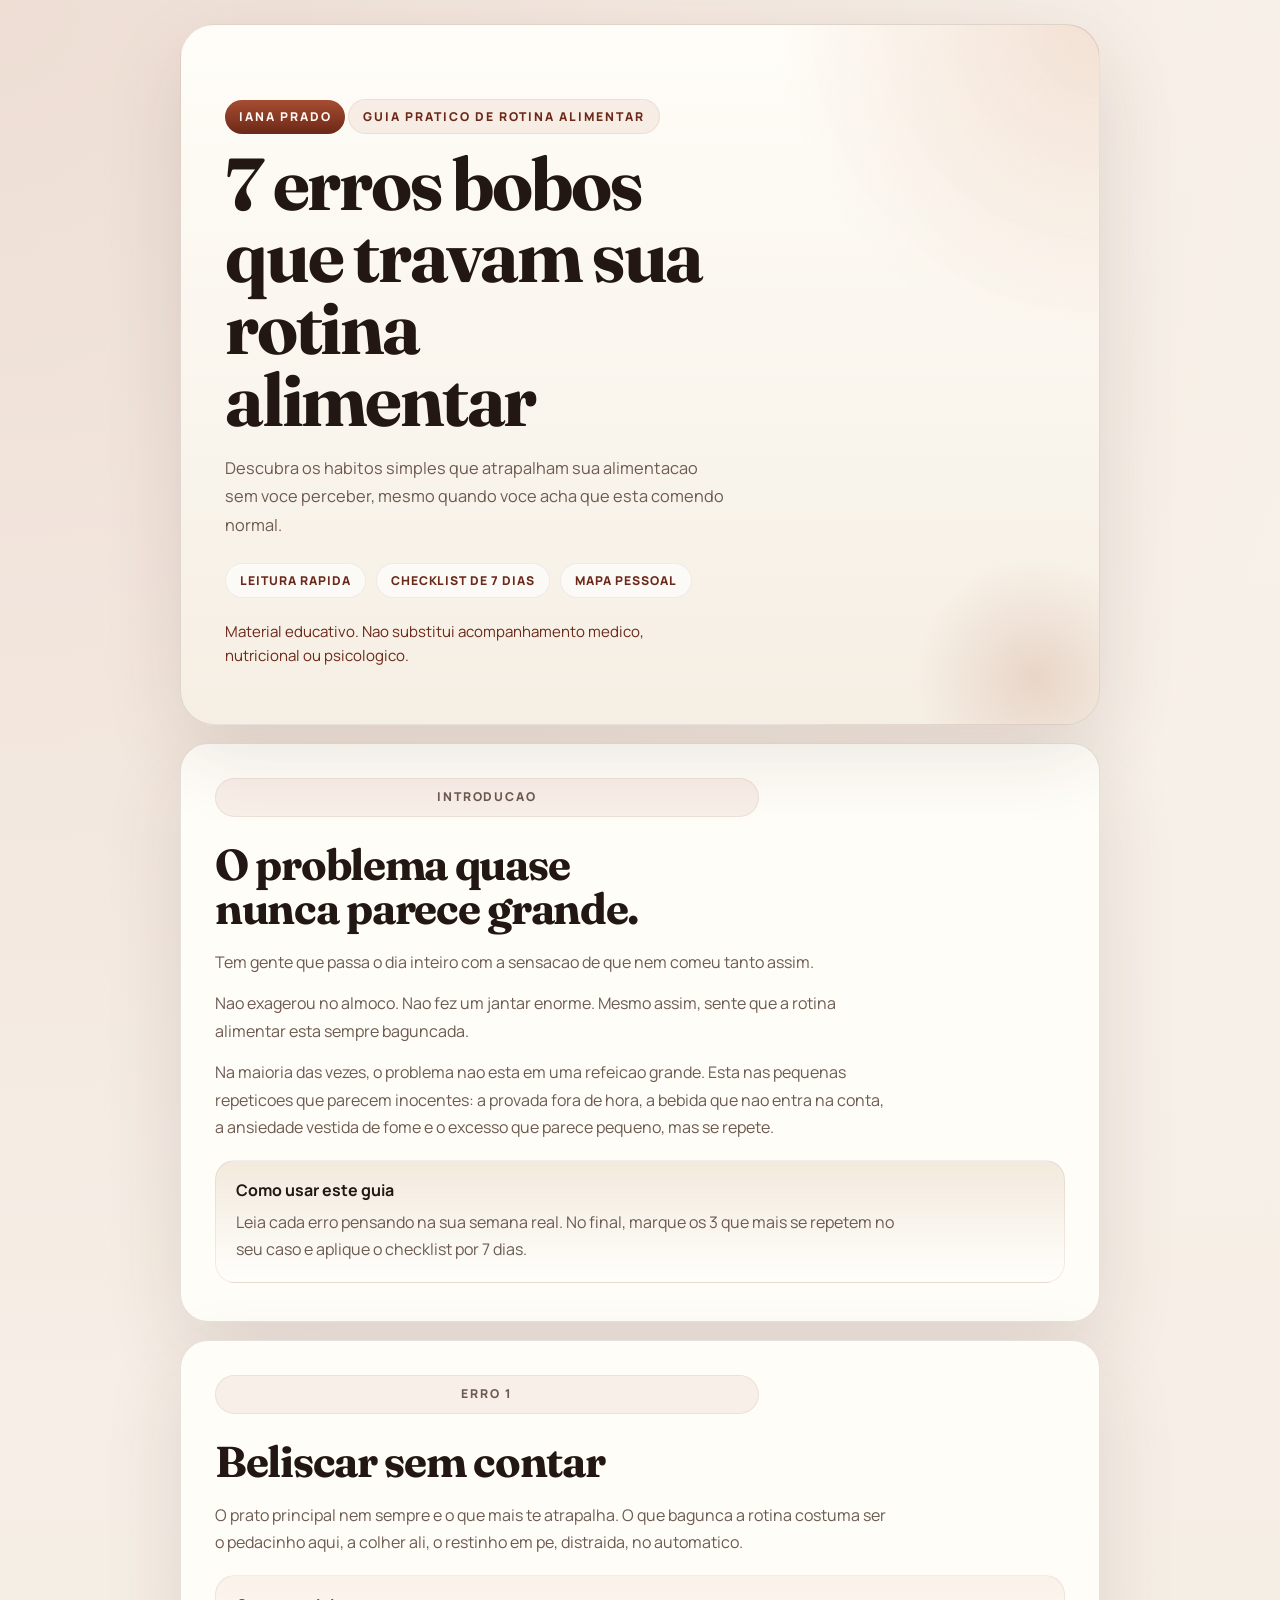
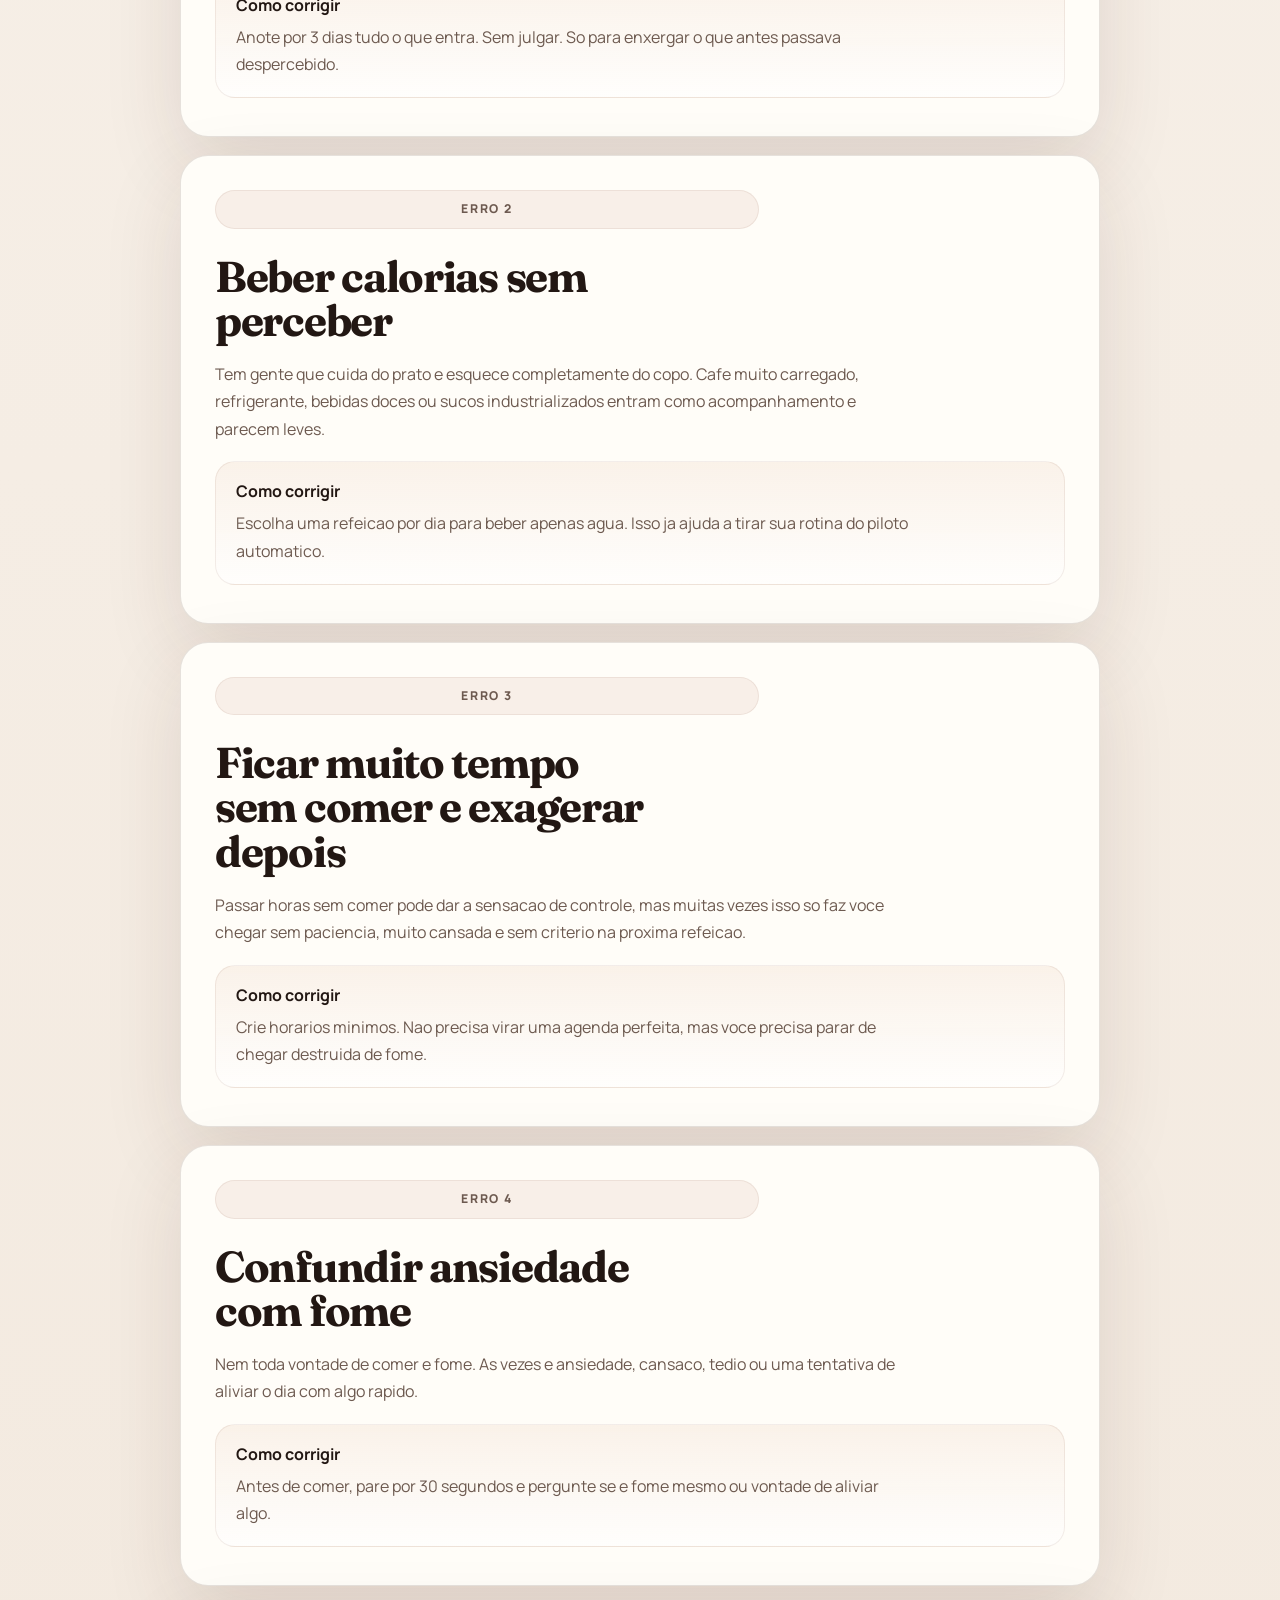
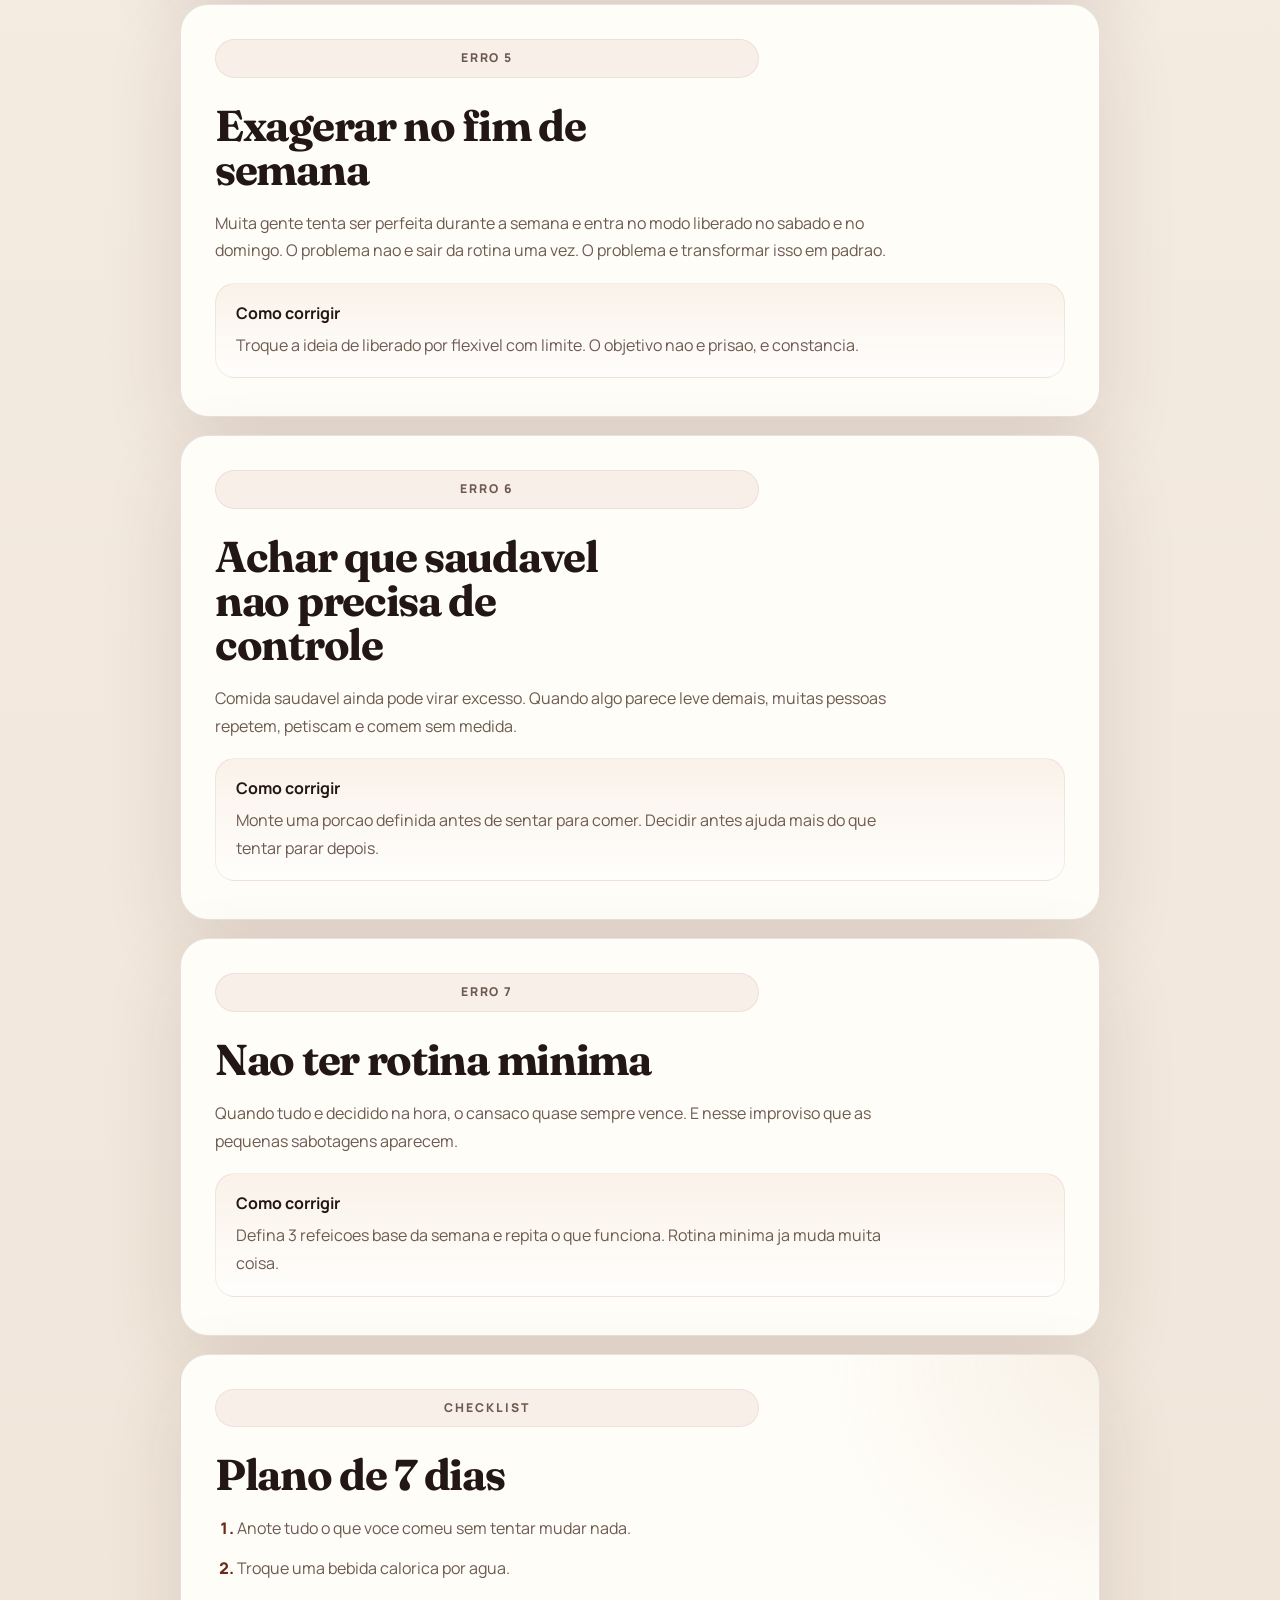
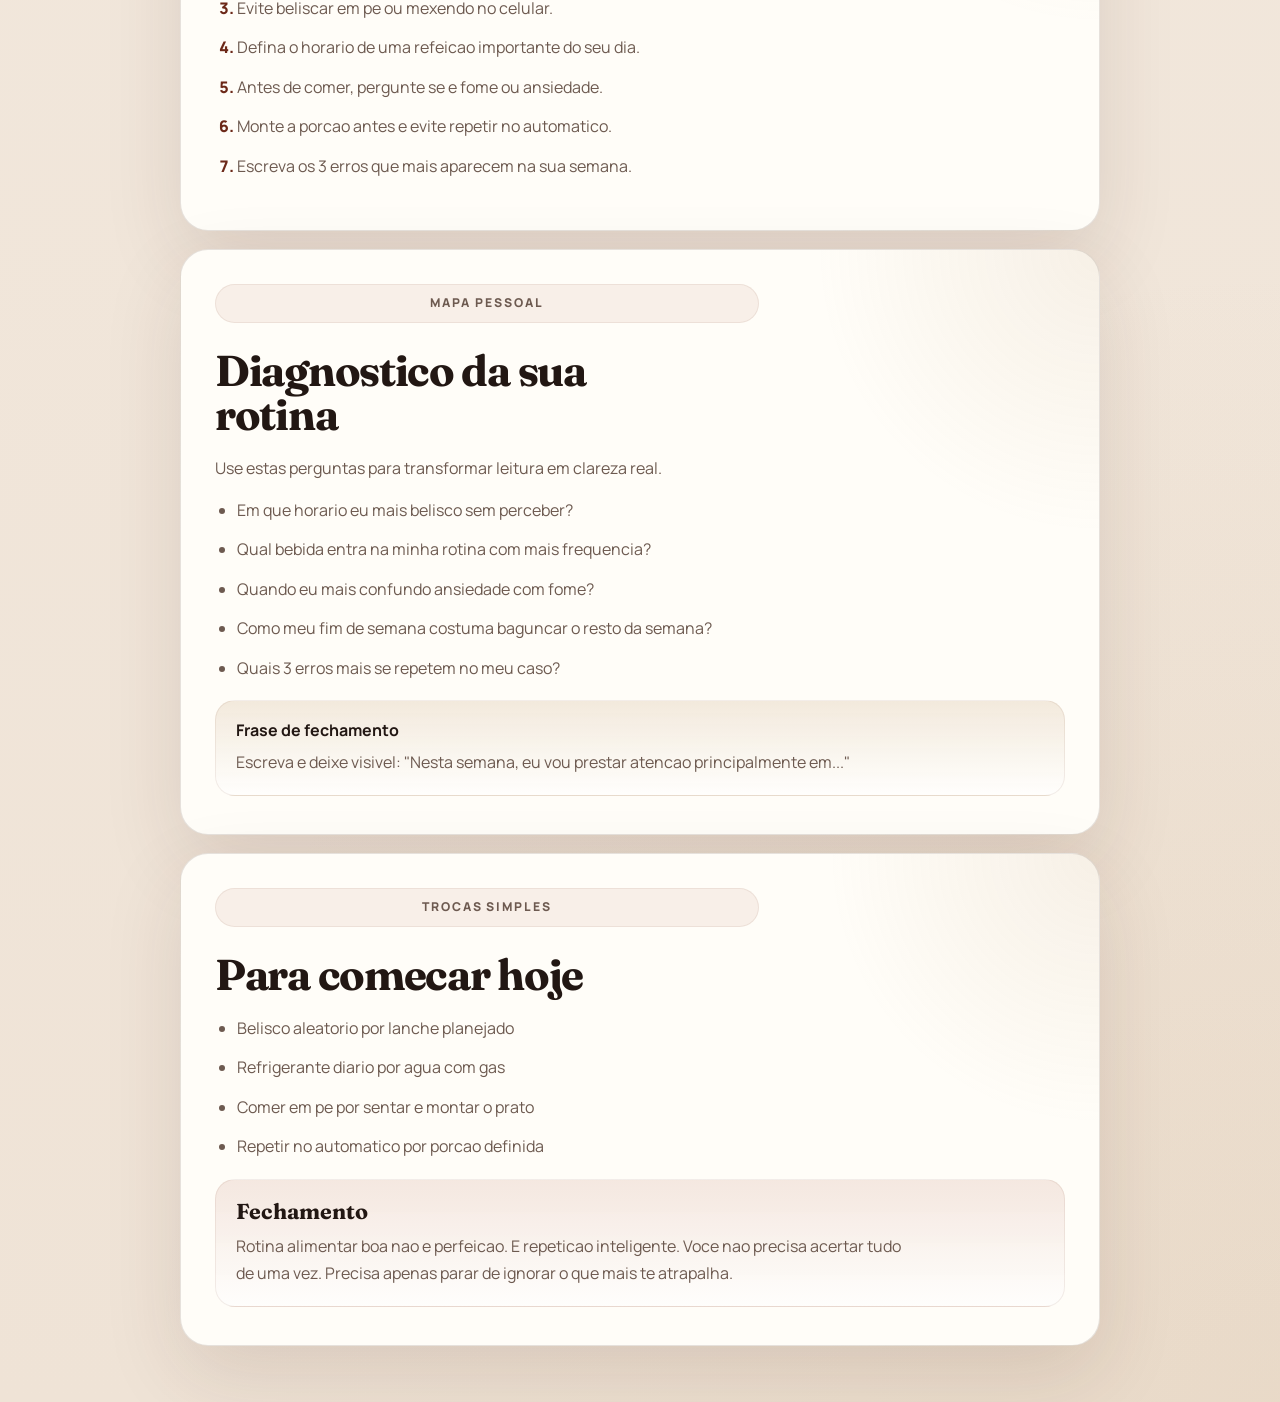
==== ebook.html @ d196534c "Initial landing page and ebook" ====
<!doctype html>
<html lang="pt-BR">
<head>
  <meta charset="utf-8">
  <meta name="viewport" content="width=device-width, initial-scale=1">
  <title>E-book | 7 erros bobos que travam sua rotina alimentar</title>
  <meta name="description" content="E-book com 7 erros silenciosos da rotina alimentar, checklist de 7 dias e mapa pessoal para aplicacao imediata.">
  <link rel="preconnect" href="https://fonts.googleapis.com">
  <link rel="preconnect" href="https://fonts.gstatic.com" crossorigin>
  <link href="https://fonts.googleapis.com/css2?family=Fraunces:wght@500;600;700&family=Manrope:wght@400;500;600;700;800&display=swap" rel="stylesheet">
  <link rel="stylesheet" href="./ebook.css">
</head>
<body class="ebook-body">
  <main class="ebook-shell">
    <section class="ebook-cover">
      <div class="cover-band">Iana Prado</div>
      <p class="cover-kicker">Guia pratico de rotina alimentar</p>
      <h1>7 erros bobos que travam sua rotina alimentar</h1>
      <p class="cover-subtitle">
        Descubra os habitos simples que atrapalham sua alimentacao sem voce perceber,
        mesmo quando voce acha que esta comendo normal.
      </p>
      <div class="cover-meta">
        <span>Leitura rapida</span>
        <span>Checklist de 7 dias</span>
        <span>Mapa pessoal</span>
      </div>
      <p class="cover-note">
        Material educativo. Nao substitui acompanhamento medico, nutricional ou psicologico.
      </p>
    </section>

    <section class="ebook-page intro-page">
      <div class="section-head">
        <p class="section-kicker">Introducao</p>
        <h2>O problema quase nunca parece grande.</h2>
      </div>
      <p>Tem gente que passa o dia inteiro com a sensacao de que nem comeu tanto assim.</p>
      <p>Nao exagerou no almoco. Nao fez um jantar enorme. Mesmo assim, sente que a rotina alimentar esta sempre baguncada.</p>
      <p>Na maioria das vezes, o problema nao esta em uma refeicao grande. Esta nas pequenas repeticoes que parecem inocentes: a provada fora de hora, a bebida que nao entra na conta, a ansiedade vestida de fome e o excesso que parece pequeno, mas se repete.</p>
      <div class="highlight-box">
        <strong>Como usar este guia</strong>
        <p>Leia cada erro pensando na sua semana real. No final, marque os 3 que mais se repetem no seu caso e aplique o checklist por 7 dias.</p>
      </div>
    </section>

    <section class="ebook-page">
      <div class="section-head">
        <p class="section-kicker">Erro 1</p>
        <h2>Beliscar sem contar</h2>
      </div>
      <p>O prato principal nem sempre e o que mais te atrapalha. O que bagunca a rotina costuma ser o pedacinho aqui, a colher ali, o restinho em pe, distraida, no automatico.</p>
      <div class="action-card">
        <strong>Como corrigir</strong>
        <p>Anote por 3 dias tudo o que entra. Sem julgar. So para enxergar o que antes passava despercebido.</p>
      </div>
    </section>

    <section class="ebook-page">
      <div class="section-head">
        <p class="section-kicker">Erro 2</p>
        <h2>Beber calorias sem perceber</h2>
      </div>
      <p>Tem gente que cuida do prato e esquece completamente do copo. Cafe muito carregado, refrigerante, bebidas doces ou sucos industrializados entram como acompanhamento e parecem leves.</p>
      <div class="action-card">
        <strong>Como corrigir</strong>
        <p>Escolha uma refeicao por dia para beber apenas agua. Isso ja ajuda a tirar sua rotina do piloto automatico.</p>
      </div>
    </section>

    <section class="ebook-page">
      <div class="section-head">
        <p class="section-kicker">Erro 3</p>
        <h2>Ficar muito tempo sem comer e exagerar depois</h2>
      </div>
      <p>Passar horas sem comer pode dar a sensacao de controle, mas muitas vezes isso so faz voce chegar sem paciencia, muito cansada e sem criterio na proxima refeicao.</p>
      <div class="action-card">
        <strong>Como corrigir</strong>
        <p>Crie horarios minimos. Nao precisa virar uma agenda perfeita, mas voce precisa parar de chegar destruida de fome.</p>
      </div>
    </section>

    <section class="ebook-page">
      <div class="section-head">
        <p class="section-kicker">Erro 4</p>
        <h2>Confundir ansiedade com fome</h2>
      </div>
      <p>Nem toda vontade de comer e fome. As vezes e ansiedade, cansaco, tedio ou uma tentativa de aliviar o dia com algo rapido.</p>
      <div class="action-card">
        <strong>Como corrigir</strong>
        <p>Antes de comer, pare por 30 segundos e pergunte se e fome mesmo ou vontade de aliviar algo.</p>
      </div>
    </section>

    <section class="ebook-page">
      <div class="section-head">
        <p class="section-kicker">Erro 5</p>
        <h2>Exagerar no fim de semana</h2>
      </div>
      <p>Muita gente tenta ser perfeita durante a semana e entra no modo liberado no sabado e no domingo. O problema nao e sair da rotina uma vez. O problema e transformar isso em padrao.</p>
      <div class="action-card">
        <strong>Como corrigir</strong>
        <p>Troque a ideia de liberado por flexivel com limite. O objetivo nao e prisao, e constancia.</p>
      </div>
    </section>

    <section class="ebook-page">
      <div class="section-head">
        <p class="section-kicker">Erro 6</p>
        <h2>Achar que saudavel nao precisa de controle</h2>
      </div>
      <p>Comida saudavel ainda pode virar excesso. Quando algo parece leve demais, muitas pessoas repetem, petiscam e comem sem medida.</p>
      <div class="action-card">
        <strong>Como corrigir</strong>
        <p>Monte uma porcao definida antes de sentar para comer. Decidir antes ajuda mais do que tentar parar depois.</p>
      </div>
    </section>

    <section class="ebook-page">
      <div class="section-head">
        <p class="section-kicker">Erro 7</p>
        <h2>Nao ter rotina minima</h2>
      </div>
      <p>Quando tudo e decidido na hora, o cansaco quase sempre vence. E nesse improviso que as pequenas sabotagens aparecem.</p>
      <div class="action-card">
        <strong>Como corrigir</strong>
        <p>Defina 3 refeicoes base da semana e repita o que funciona. Rotina minima ja muda muita coisa.</p>
      </div>
    </section>

    <section class="ebook-page utility-page">
      <div class="section-head">
        <p class="section-kicker">Checklist</p>
        <h2>Plano de 7 dias</h2>
      </div>
      <ol class="ebook-list ordered">
        <li>Anote tudo o que voce comeu sem tentar mudar nada.</li>
        <li>Troque uma bebida calorica por agua.</li>
        <li>Evite beliscar em pe ou mexendo no celular.</li>
        <li>Defina o horario de uma refeicao importante do seu dia.</li>
        <li>Antes de comer, pergunte se e fome ou ansiedade.</li>
        <li>Monte a porcao antes e evite repetir no automatico.</li>
        <li>Escreva os 3 erros que mais aparecem na sua semana.</li>
      </ol>
    </section>

    <section class="ebook-page utility-page">
      <div class="section-head">
        <p class="section-kicker">Mapa pessoal</p>
        <h2>Diagnostico da sua rotina</h2>
      </div>
      <p>Use estas perguntas para transformar leitura em clareza real.</p>
      <ul class="ebook-list">
        <li>Em que horario eu mais belisco sem perceber?</li>
        <li>Qual bebida entra na minha rotina com mais frequencia?</li>
        <li>Quando eu mais confundo ansiedade com fome?</li>
        <li>Como meu fim de semana costuma baguncar o resto da semana?</li>
        <li>Quais 3 erros mais se repetem no meu caso?</li>
      </ul>
      <div class="highlight-box">
        <strong>Frase de fechamento</strong>
        <p>Escreva e deixe visivel: "Nesta semana, eu vou prestar atencao principalmente em..."</p>
      </div>
    </section>

    <section class="ebook-page utility-page">
      <div class="section-head">
        <p class="section-kicker">Trocas simples</p>
        <h2>Para comecar hoje</h2>
      </div>
      <ul class="ebook-list">
        <li>Belisco aleatorio por lanche planejado</li>
        <li>Refrigerante diario por agua com gas</li>
        <li>Comer em pe por sentar e montar o prato</li>
        <li>Repetir no automatico por porcao definida</li>
      </ul>
      <div class="closing-box">
        <h3>Fechamento</h3>
        <p>Rotina alimentar boa nao e perfeicao. E repeticao inteligente. Voce nao precisa acertar tudo de uma vez. Precisa apenas parar de ignorar o que mais te atrapalha.</p>
      </div>
    </section>
  </main>
</body>
</html>
---- ebook.css ----
:root {
  --paper: #fffdf8;
  --paper-soft: #f5eee3;
  --ink: #221713;
  --muted: #6d5a50;
  --line: rgba(51, 30, 23, 0.12);
  --accent: #a64d31;
  --accent-deep: #6c2818;
  --accent-soft: #f1ddcf;
  --gold: #bb9461;
  --shadow: 0 28px 80px rgba(63, 35, 27, 0.12);
}

* {
  box-sizing: border-box;
}

body {
  margin: 0;
  color: var(--ink);
  background:
    radial-gradient(circle at top left, rgba(166, 77, 49, 0.12), transparent 22%),
    radial-gradient(circle at bottom right, rgba(187, 148, 97, 0.12), transparent 18%),
    linear-gradient(180deg, #f8f2eb 0%, #efe3d6 100%);
  font-family: "Manrope", "Segoe UI", sans-serif;
}

.ebook-shell {
  width: min(920px, calc(100% - 24px));
  margin: 0 auto;
  padding: 24px 0 56px;
  display: grid;
  gap: 18px;
}

.ebook-cover,
.ebook-page {
  border: 1px solid var(--line);
  background: var(--paper);
  box-shadow: var(--shadow);
}

.ebook-cover {
  position: relative;
  overflow: hidden;
  padding: 56px 44px;
  border-radius: 34px;
  background:
    radial-gradient(circle at top right, rgba(241, 221, 207, 0.9), transparent 28%),
    linear-gradient(180deg, rgba(255, 253, 248, 0.98), rgba(245, 238, 227, 0.98));
}

.ebook-cover::after {
  content: "";
  position: absolute;
  right: -56px;
  bottom: -72px;
  width: 240px;
  height: 240px;
  border-radius: 999px;
  background: radial-gradient(circle, rgba(166, 77, 49, 0.16), transparent 70%);
  pointer-events: none;
}

.cover-band,
.cover-meta span,
.section-kicker,
.cover-kicker {
  display: inline-flex;
  align-items: center;
  justify-content: center;
  min-height: 34px;
  padding: 8px 14px;
  border-radius: 999px;
  font-size: 0.76rem;
  font-weight: 800;
  letter-spacing: 0.16em;
  text-transform: uppercase;
}

.cover-band {
  color: #fff8f3;
  background: linear-gradient(180deg, #a64d31, #6c2818);
}

.cover-kicker,
.section-kicker {
  color: var(--accent-deep);
  background: rgba(166, 77, 49, 0.08);
  border: 1px solid rgba(108, 40, 24, 0.08);
}

.cover-kicker {
  margin: 18px 0 14px;
}

.ebook-cover h1,
.ebook-page h2 {
  margin: 0;
  font-family: "Fraunces", Georgia, serif;
  letter-spacing: -0.03em;
}

.ebook-cover h1 {
  max-width: 10ch;
  font-size: clamp(2.7rem, 5.8vw, 4.6rem);
  line-height: 0.98;
}

.cover-subtitle,
.ebook-page p,
.ebook-list li {
  color: var(--muted);
  line-height: 1.72;
}

.cover-subtitle {
  max-width: 50ch;
  margin: 18px 0 0;
  font-size: 1.02rem;
}

.cover-meta {
  display: flex;
  flex-wrap: wrap;
  gap: 10px;
  margin-top: 24px;
}

.cover-meta span {
  color: var(--accent-deep);
  background: rgba(255, 255, 255, 0.65);
  border: 1px solid rgba(108, 40, 24, 0.08);
  letter-spacing: 0.08em;
}

.cover-note {
  max-width: 48ch;
  margin: 22px 0 0;
  color: var(--accent-deep);
  font-size: 0.94rem;
  line-height: 1.6;
}

.ebook-page {
  padding: 34px 34px 38px;
  border-radius: 28px;
  break-inside: avoid;
  page-break-inside: avoid;
}

.section-head {
  display: grid;
  gap: 12px;
  margin-bottom: 18px;
}

.ebook-page h2 {
  max-width: 15ch;
  font-size: clamp(2rem, 4vw, 2.7rem);
  line-height: 1.02;
}

.ebook-page p {
  max-width: 68ch;
  margin: 0 0 14px;
}

.ebook-page p:last-child {
  margin-bottom: 0;
}

.ebook-list {
  max-width: 68ch;
  margin: 0;
  padding-left: 22px;
}

.ebook-list li {
  margin-bottom: 12px;
}

.ordered li::marker {
  color: var(--accent-deep);
  font-weight: 800;
}

.action-card,
.highlight-box,
.closing-box {
  margin-top: 18px;
  padding: 18px 20px;
  border-radius: 20px;
  border: 1px solid rgba(108, 40, 24, 0.08);
}

.action-card {
  background: linear-gradient(180deg, rgba(241, 221, 207, 0.36), rgba(255, 255, 255, 0.6));
}

.highlight-box {
  background: linear-gradient(180deg, rgba(187, 148, 97, 0.18), rgba(255, 255, 255, 0.58));
}

.closing-box {
  background: linear-gradient(180deg, rgba(166, 77, 49, 0.12), rgba(255, 255, 255, 0.6));
}

.action-card strong,
.highlight-box strong,
.closing-box h3 {
  display: block;
  margin: 0 0 8px;
  color: var(--ink);
}

.closing-box h3 {
  font-family: "Fraunces", Georgia, serif;
  font-size: 1.35rem;
}

.utility-page {
  background:
    radial-gradient(circle at top right, rgba(187, 148, 97, 0.12), transparent 26%),
    var(--paper);
}

@media (max-width: 720px) {
  .ebook-shell {
    width: min(100% - 16px, 920px);
    padding: 16px 0 36px;
  }

  .ebook-cover,
  .ebook-page {
    padding: 24px 22px;
    border-radius: 22px;
  }

  .ebook-cover h1,
  .ebook-page h2 {
    max-width: none;
  }
}

@media print {
  body {
    background: #fff;
  }

  .ebook-shell {
    width: 100%;
    padding: 0;
    gap: 0;
  }

  .ebook-cover,
  .ebook-page {
    box-shadow: none;
    border: 1px solid #d8d0c8;
    border-radius: 0;
  }

  .ebook-cover {
    min-height: 100vh;
    break-after: page;
    page-break-after: always;
  }

  .ebook-cover::after {
    display: none;
  }
}
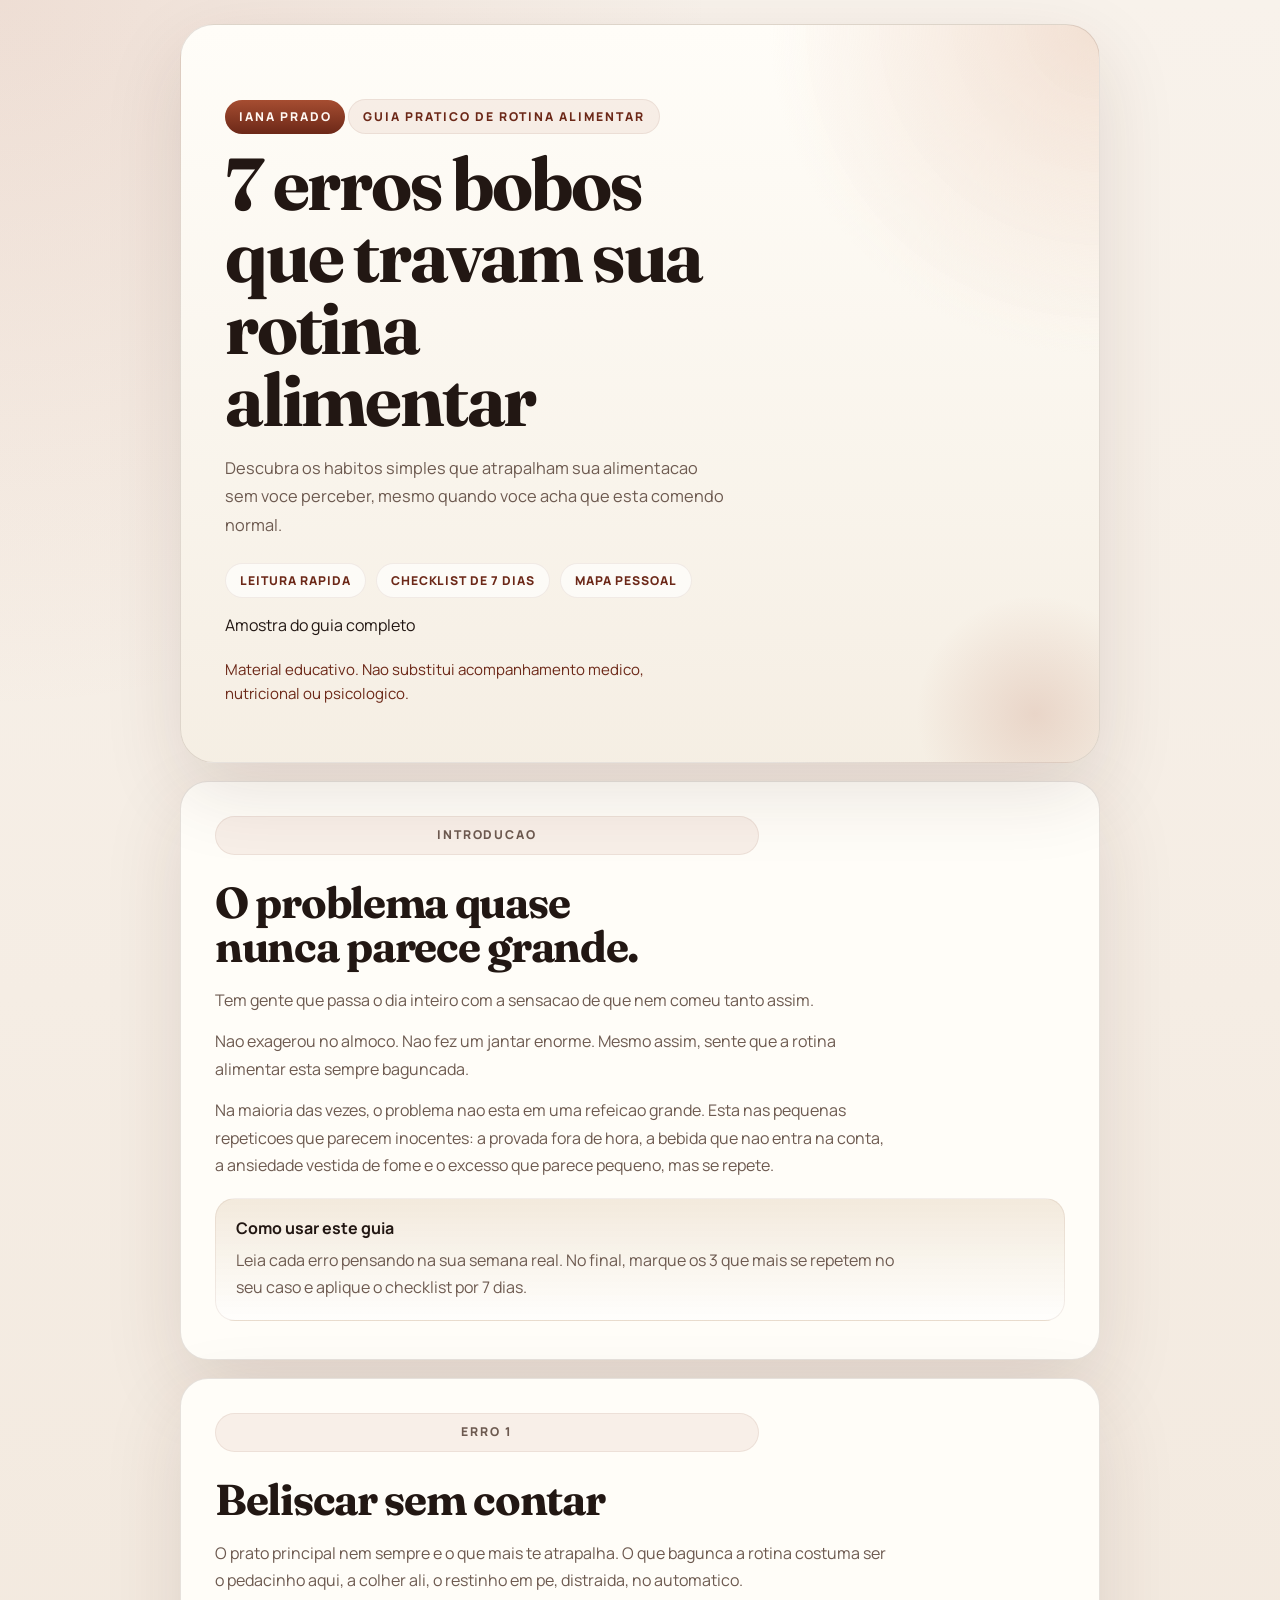
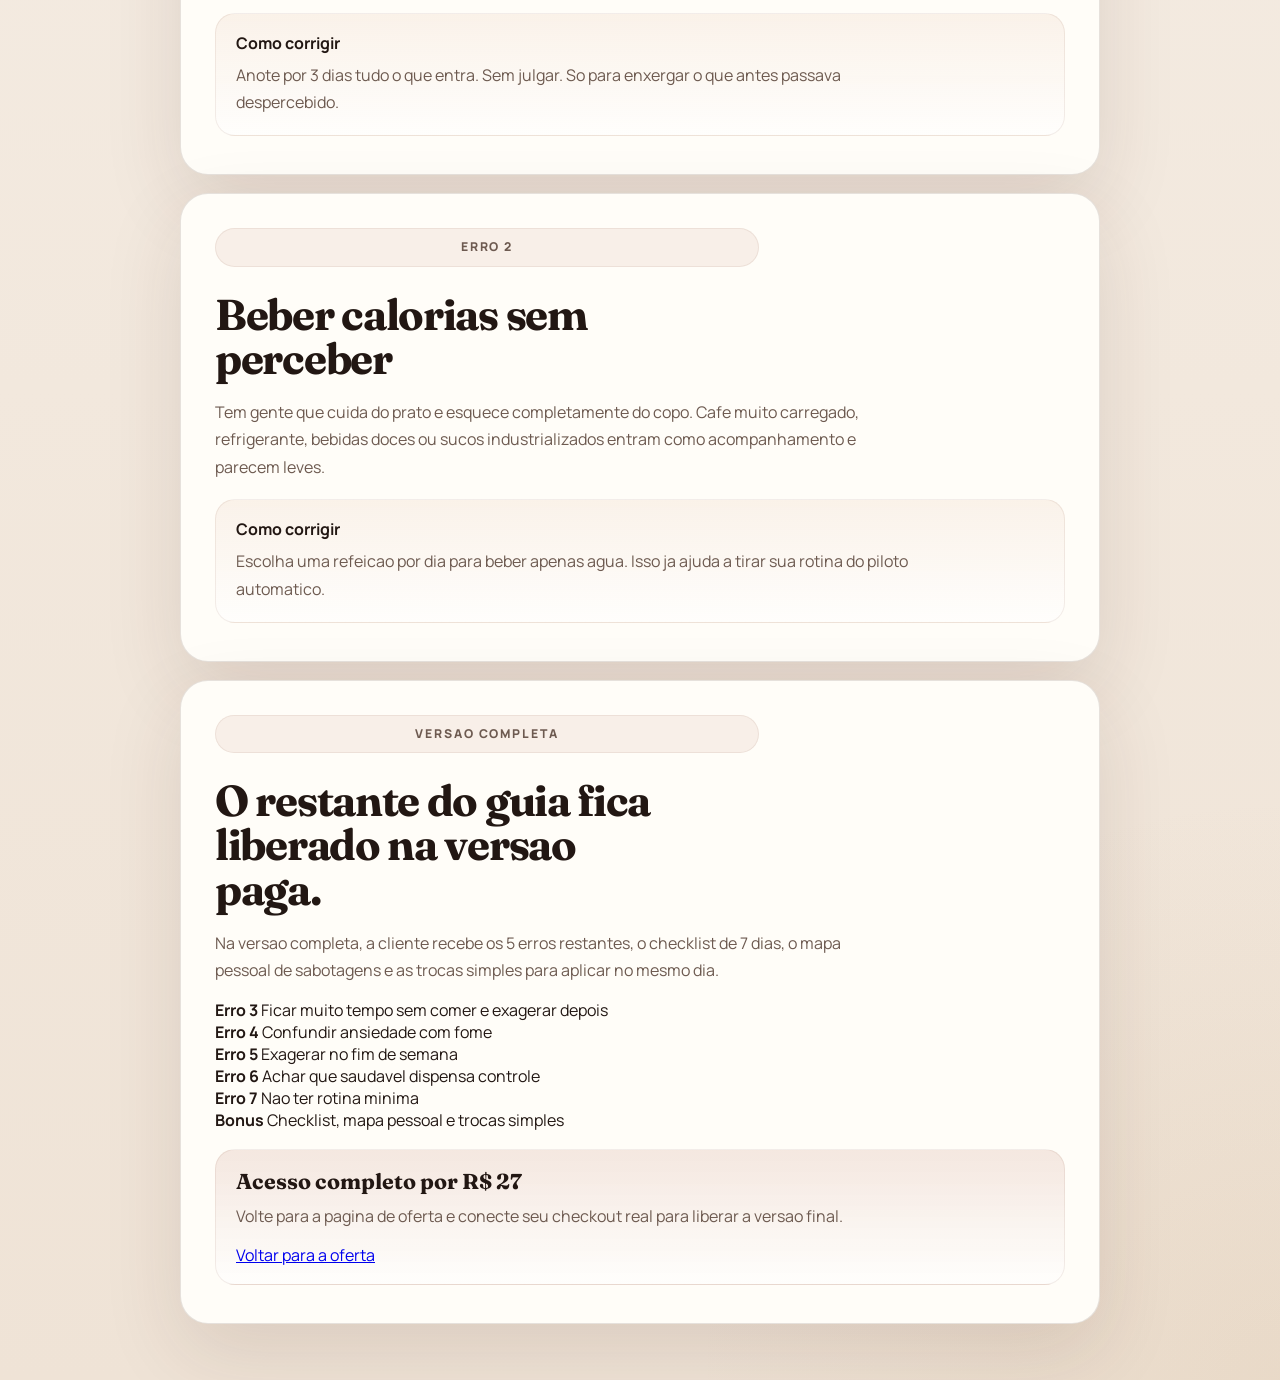
==== commit cb6a5c16: "Deploy ebook.html" ====
--- a/ebook.html
+++ b/ebook.html
@@ -25,6 +25,7 @@
         <span>Checklist de 7 dias</span>
         <span>Mapa pessoal</span>
       </div>
+      <p class="preview-pill">Amostra do guia completo</p>
       <p class="cover-note">
         Material educativo. Nao substitui acompanhamento medico, nutricional ou psicologico.
       </p>
@@ -68,115 +69,42 @@
       </div>
     </section>
 
-    <section class="ebook-page">
+    <section class="ebook-page preview-lock" id="comprar">
       <div class="section-head">
-        <p class="section-kicker">Erro 3</p>
-        <h2>Ficar muito tempo sem comer e exagerar depois</h2>
+        <p class="section-kicker">Versao completa</p>
+        <h2>O restante do guia fica liberado na versao paga.</h2>
       </div>
-      <p>Passar horas sem comer pode dar a sensacao de controle, mas muitas vezes isso so faz voce chegar sem paciencia, muito cansada e sem criterio na proxima refeicao.</p>
-      <div class="action-card">
-        <strong>Como corrigir</strong>
-        <p>Crie horarios minimos. Nao precisa virar uma agenda perfeita, mas voce precisa parar de chegar destruida de fome.</p>
+      <p>Na versao completa, a cliente recebe os 5 erros restantes, o checklist de 7 dias, o mapa pessoal de sabotagens e as trocas simples para aplicar no mesmo dia.</p>
+      <div class="preview-grid">
+        <article class="preview-item">
+          <strong>Erro 3</strong>
+          <span>Ficar muito tempo sem comer e exagerar depois</span>
+        </article>
+        <article class="preview-item">
+          <strong>Erro 4</strong>
+          <span>Confundir ansiedade com fome</span>
+        </article>
+        <article class="preview-item">
+          <strong>Erro 5</strong>
+          <span>Exagerar no fim de semana</span>
+        </article>
+        <article class="preview-item">
+          <strong>Erro 6</strong>
+          <span>Achar que saudavel dispensa controle</span>
+        </article>
+        <article class="preview-item">
+          <strong>Erro 7</strong>
+          <span>Nao ter rotina minima</span>
+        </article>
+        <article class="preview-item">
+          <strong>Bonus</strong>
+          <span>Checklist, mapa pessoal e trocas simples</span>
+        </article>
       </div>
-    </section>
-
-    <section class="ebook-page">
-      <div class="section-head">
-        <p class="section-kicker">Erro 4</p>
-        <h2>Confundir ansiedade com fome</h2>
-      </div>
-      <p>Nem toda vontade de comer e fome. As vezes e ansiedade, cansaco, tedio ou uma tentativa de aliviar o dia com algo rapido.</p>
-      <div class="action-card">
-        <strong>Como corrigir</strong>
-        <p>Antes de comer, pare por 30 segundos e pergunte se e fome mesmo ou vontade de aliviar algo.</p>
-      </div>
-    </section>
-
-    <section class="ebook-page">
-      <div class="section-head">
-        <p class="section-kicker">Erro 5</p>
-        <h2>Exagerar no fim de semana</h2>
-      </div>
-      <p>Muita gente tenta ser perfeita durante a semana e entra no modo liberado no sabado e no domingo. O problema nao e sair da rotina uma vez. O problema e transformar isso em padrao.</p>
-      <div class="action-card">
-        <strong>Como corrigir</strong>
-        <p>Troque a ideia de liberado por flexivel com limite. O objetivo nao e prisao, e constancia.</p>
-      </div>
-    </section>
-
-    <section class="ebook-page">
-      <div class="section-head">
-        <p class="section-kicker">Erro 6</p>
-        <h2>Achar que saudavel nao precisa de controle</h2>
-      </div>
-      <p>Comida saudavel ainda pode virar excesso. Quando algo parece leve demais, muitas pessoas repetem, petiscam e comem sem medida.</p>
-      <div class="action-card">
-        <strong>Como corrigir</strong>
-        <p>Monte uma porcao definida antes de sentar para comer. Decidir antes ajuda mais do que tentar parar depois.</p>
-      </div>
-    </section>
-
-    <section class="ebook-page">
-      <div class="section-head">
-        <p class="section-kicker">Erro 7</p>
-        <h2>Nao ter rotina minima</h2>
-      </div>
-      <p>Quando tudo e decidido na hora, o cansaco quase sempre vence. E nesse improviso que as pequenas sabotagens aparecem.</p>
-      <div class="action-card">
-        <strong>Como corrigir</strong>
-        <p>Defina 3 refeicoes base da semana e repita o que funciona. Rotina minima ja muda muita coisa.</p>
-      </div>
-    </section>
-
-    <section class="ebook-page utility-page">
-      <div class="section-head">
-        <p class="section-kicker">Checklist</p>
-        <h2>Plano de 7 dias</h2>
-      </div>
-      <ol class="ebook-list ordered">
-        <li>Anote tudo o que voce comeu sem tentar mudar nada.</li>
-        <li>Troque uma bebida calorica por agua.</li>
-        <li>Evite beliscar em pe ou mexendo no celular.</li>
-        <li>Defina o horario de uma refeicao importante do seu dia.</li>
-        <li>Antes de comer, pergunte se e fome ou ansiedade.</li>
-        <li>Monte a porcao antes e evite repetir no automatico.</li>
-        <li>Escreva os 3 erros que mais aparecem na sua semana.</li>
-      </ol>
-    </section>
-
-    <section class="ebook-page utility-page">
-      <div class="section-head">
-        <p class="section-kicker">Mapa pessoal</p>
-        <h2>Diagnostico da sua rotina</h2>
-      </div>
-      <p>Use estas perguntas para transformar leitura em clareza real.</p>
-      <ul class="ebook-list">
-        <li>Em que horario eu mais belisco sem perceber?</li>
-        <li>Qual bebida entra na minha rotina com mais frequencia?</li>
-        <li>Quando eu mais confundo ansiedade com fome?</li>
-        <li>Como meu fim de semana costuma baguncar o resto da semana?</li>
-        <li>Quais 3 erros mais se repetem no meu caso?</li>
-      </ul>
-      <div class="highlight-box">
-        <strong>Frase de fechamento</strong>
-        <p>Escreva e deixe visivel: "Nesta semana, eu vou prestar atencao principalmente em..."</p>
-      </div>
-    </section>
-
-    <section class="ebook-page utility-page">
-      <div class="section-head">
-        <p class="section-kicker">Trocas simples</p>
-        <h2>Para comecar hoje</h2>
-      </div>
-      <ul class="ebook-list">
-        <li>Belisco aleatorio por lanche planejado</li>
-        <li>Refrigerante diario por agua com gas</li>
-        <li>Comer em pe por sentar e montar o prato</li>
-        <li>Repetir no automatico por porcao definida</li>
-      </ul>
       <div class="closing-box">
-        <h3>Fechamento</h3>
-        <p>Rotina alimentar boa nao e perfeicao. E repeticao inteligente. Voce nao precisa acertar tudo de uma vez. Precisa apenas parar de ignorar o que mais te atrapalha.</p>
+        <h3>Acesso completo por R$ 27</h3>
+        <p>Volte para a pagina de oferta e conecte seu checkout real para liberar a versao final.</p>
+        <a class="preview-button" href="./index.html#oferta">Voltar para a oferta</a>
       </div>
     </section>
   </main>
